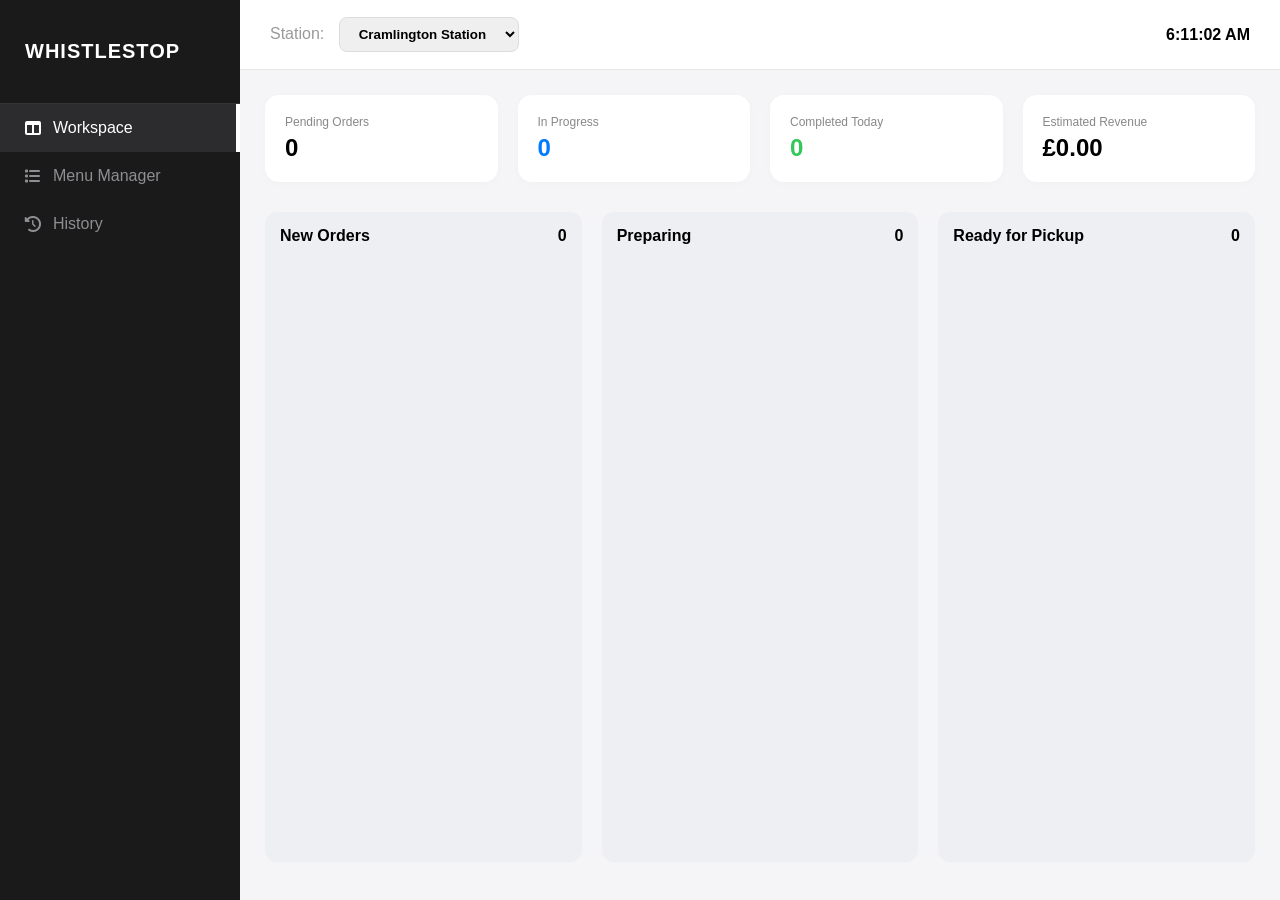
==== admin.html @ 9727389b "Add files via upload" ====
<!DOCTYPE html>
<html lang="en">
<head>
    <meta charset="UTF-8">
    <meta name="viewport" content="width=device-width, initial-scale=1.0">
    <title>Whistlestop Coffee Hut - Admin Dashboard</title>
    <link rel="stylesheet" href="https://cdnjs.cloudflare.com/ajax/libs/font-awesome/6.4.0/css/all.min.css">

    <link rel="stylesheet" href="admin.css">

</head>
<body>
    <div class="admin-layout">
        <div class="sidebar">
            <div class="sidebar-logo">WHISTLESTOP</div>
            <div class="nav-item active" onclick="nav('orders', this)"><i class="fa-solid fa-table-columns"></i> Workspace</div>
            <div class="nav-item" onclick="nav('products', this)"><i class="fa-solid fa-list"></i> Menu Manager</div>
            <div class="nav-item" onclick="nav('archive', this)"><i class="fa-solid fa-clock-rotate-left"></i> History</div>
        </div>

        <div class="main-wrapper">
            <header class="top-nav">
                <div>
                    <span style="color: #999; margin-right: 10px;">Station:</span>
                    <select class="station-pick" id="stationFilter" onchange="renderAll()">
                        <option>Cramlington Station</option>
                        <option>Newcastle Station</option>
                        <option>Morpeth Station</option>
                    </select>
                </div>
                <div id="clock" style="font-weight: 700;">00:00:00</div>
            </header>

            <main class="content-scroll">
                <div id="view-orders">
                    <div class="stats-grid">
                        <div class="stat-card">
                            <div style="font-size: 12px; color: #888;">Pending Orders</div>
                            <div class="stat-val" id="count-new">0</div>
                        </div>
                        <div class="stat-card">
                            <div style="font-size: 12px; color: #888;">In Progress</div>
                            <div class="stat-val" id="count-prep" style="color: var(--accent-blue);">0</div>
                        </div>
                        <div class="stat-card">
                            <div style="font-size: 12px; color: #888;">Completed Today</div>
                            <div class="stat-val" id="count-done" style="color: #34c759;">0</div>
                        </div>
                        <div class="stat-card">
                            <div style="font-size: 12px; color: #888;">Estimated Revenue</div>
                            <div class="stat-val">£<span id="total-rev">0.00</span></div>
                        </div>
                    </div>

                    <div class="kanban-container">
                        <div class="kb-column">
                            <div class="kb-header"><span>New Orders</span><span id="num1">0</span></div>
                            <div class="kb-list" id="list-new"></div>
                        </div>
                        <div class="kb-column">
                            <div class="kb-header"><span>Preparing</span><span id="num2">0</span></div>
                            <div class="kb-list" id="list-prep"></div>
                        </div>
                        <div class="kb-column">
                            <div class="kb-header"><span>Ready for Pickup</span><span id="num3">0</span></div>
                            <div class="kb-list" id="list-ready"></div>
                        </div>
                    </div>
                </div>

                <div id="view-products" style="display:none;">
                    <div style="display:flex; justify-content:space-between; align-items: center; margin-bottom:20px;">
                        <h2>Menu Configuration (Synced with Customer App)</h2>
                        <button style="padding:10px 20px; border-radius:8px; cursor:pointer; background: #000; color: #fff; border:none;" onclick="openPModal()">+ Add Product</button>
                    </div>
                    <table class="product-table">
                        <thead>
                            <tr><th>Product</th><th>Price (Reg)</th><th>Price (Lg)</th><th>Status</th><th>Actions</th></tr>
                        </thead>
                        <tbody id="p-body"></tbody>
                    </table>
                </div>
                <div id="view-archive" style="display:none;">
                    <h2>Order History</h2>
                    <div class="stats-grid" style="margin-bottom:20px;">
                        <div class="stat-card">
                            <div style="font-size: 12px; color: #888;">Total Completed Orders</div>
                            <div class="stat-val" id="archive-total">0</div>
                        </div>
                        <div class="stat-card">
                            <div style="font-size: 12px; color: #888;">Total Revenue</div>
                            <div class="stat-val">£<span id="archive-rev">0.00</span></div>
                        </div>
                    </div>
                    <table class="product-table">
                        <thead>
                            <tr>
                                <th>Order ID</th>
                                <th>Product(s)</th>
                                <th>Quantity</th>
                                <th>Total Price</th>
                                <th>Time</th>
                                <th>Station</th>
                            </tr>
                        </thead>
                        <tbody id="archive-body"></tbody>
                    </table>
                </div>
            </main>
        </div>
    </div>

    <div class="modal" id="p-modal">
        <div class="modal-body">
            <h3>Add New Drink</h3>
            <input type="text" id="p-name" placeholder="Drink Name">
            <input type="number" id="p-p1" placeholder="Regular Price (£)">
            <input type="number" id="p-p2" placeholder="Large Price (£) - Optional">
            <div style="display:flex; gap:10px; margin-top:20px;">
                <button onclick="closePModal()" style="flex:1; padding:10px; border-radius:8px; border:1px solid #ddd; cursor:pointer;">Cancel</button>
                <button onclick="saveP()" style="flex:1; padding:10px; border-radius:8px; background:#000; color:#fff; border:none; cursor:pointer;">Save Product</button>
            </div>
        </div>
    </div>

    <!-- 引入外部JS文件 -->
    <script src="admin.js"></script>
</body>
<script src="admin.js"></script>
</html>
---- admin.css ----
:root {
    --hey-black: #1a1a1a;
    --hey-bg: #f5f5f7;
    --hey-card: #ffffff;
    --sidebar-width: 240px;
    --accent-blue: #007aff;
}

/* Basic Reset */
* { box-sizing: border-box; }
html, body { 
    margin: 0; padding: 0; 
    height: 100vh; width: 100vw; 
    font-family: -apple-system, BlinkMacSystemFont, "Segoe UI", Roboto, Helvetica, Arial, sans-serif; 
    background: var(--hey-bg); 
    overflow: hidden; 
}

/* Layout */
.admin-layout {
    display: flex;
    height: 100vh;
    width: 100vw;
}

/* Sidebar */
.sidebar {
    width: var(--sidebar-width);
    background: var(--hey-black);
    color: #fff;
    display: flex;
    flex-direction: column;
    flex-shrink: 0;
}
.sidebar-logo {
    padding: 40px 25px;
    font-size: 20px;
    font-weight: 900;
    border-bottom: 1px solid #333;
    letter-spacing: 1px;
}
.nav-item {
    padding: 15px 25px;
    cursor: pointer;
    color: #8e8e93;
    transition: 0.3s;
    display: flex;
    align-items: center;
    gap: 12px;
}
.nav-item.active {
    color: #fff;
    background: #2c2c2e;
    border-right: 4px solid #fff;
}

/* Main Content Wrapper */
.main-wrapper {
    flex: 1;
    display: flex;
    flex-direction: column;
    overflow: hidden;
}

/* Top Navigation */
.top-nav {
    height: 70px;
    background: #fff;
    border-bottom: 1px solid #e5e5e5;
    display: flex;
    align-items: center;
    padding: 0 30px;
    justify-content: space-between;
    flex-shrink: 0;
}
.station-pick {
    padding: 8px 15px;
    border-radius: 8px;
    border: 1px solid #ddd;
    font-weight: 600;
    outline: none;
}

/* Scroll Area */
.content-scroll {
    flex: 1;
    overflow-y: auto;
    padding: 25px;
}

/* Stats Cards */
.stats-grid {
    display: grid;
    grid-template-columns: repeat(auto-fit, minmax(200px, 1fr));
    gap: 20px;
    margin-bottom: 30px;
}
.stat-card {
    background: var(--hey-card);
    padding: 20px;
    border-radius: 14px;
    box-shadow: 0 2px 10px rgba(0,0,0,0.02);
}
.stat-val { font-size: 24px; font-weight: 800; margin-top: 5px; }

/* Kanban Board */
.kanban-container {
    display: flex;
    gap: 20px;
    height: calc(100vh - 250px);
    min-height: 400px;
}
.kb-column {
    flex: 1;
    min-width: 300px;
    background: #edeff2;
    border-radius: 12px;
    display: flex;
    flex-direction: column;
}
.kb-header {
    padding: 15px;
    font-weight: 700;
    display: flex;
    justify-content: space-between;
}
.kb-list {
    flex: 1;
    overflow-y: auto;
    padding: 10px;
}

/* Order Card */
.order-card {
    background: #fff;
    padding: 18px;
    border-radius: 12px;
    margin-bottom: 12px;
    box-shadow: 0 4px 6px rgba(0,0,0,0.02);
    border-left: 4px solid #000;
}
.order-card.ready { border-left-color: #34c759; }

/* Product Table */
.product-table {
    width: 100%;
    border-collapse: collapse;
    background: #fff;
    border-radius: 12px;
    overflow: hidden;
}
.product-table th, .product-table td {
    padding: 15px;
    text-align: left;
    border-bottom: 1px solid #eee;
}

/* Modal */
.modal {
    position: fixed; inset: 0;
    background: rgba(0,0,0,0.5);
    display: none; align-items: center; justify-content: center;
    z-index: 1000;
}
.modal-body {
    background: #fff; padding: 30px; border-radius: 16px; width: 400px;
}
.modal-body input {
    width: 100%; padding: 12px; margin: 10px 0; border: 1px solid #ddd; border-radius: 8px;
}

@media (max-width: 768px) {
    .sidebar { display: none; }
    .kanban-container { flex-direction: column; height: auto; overflow-y: visible; }
}
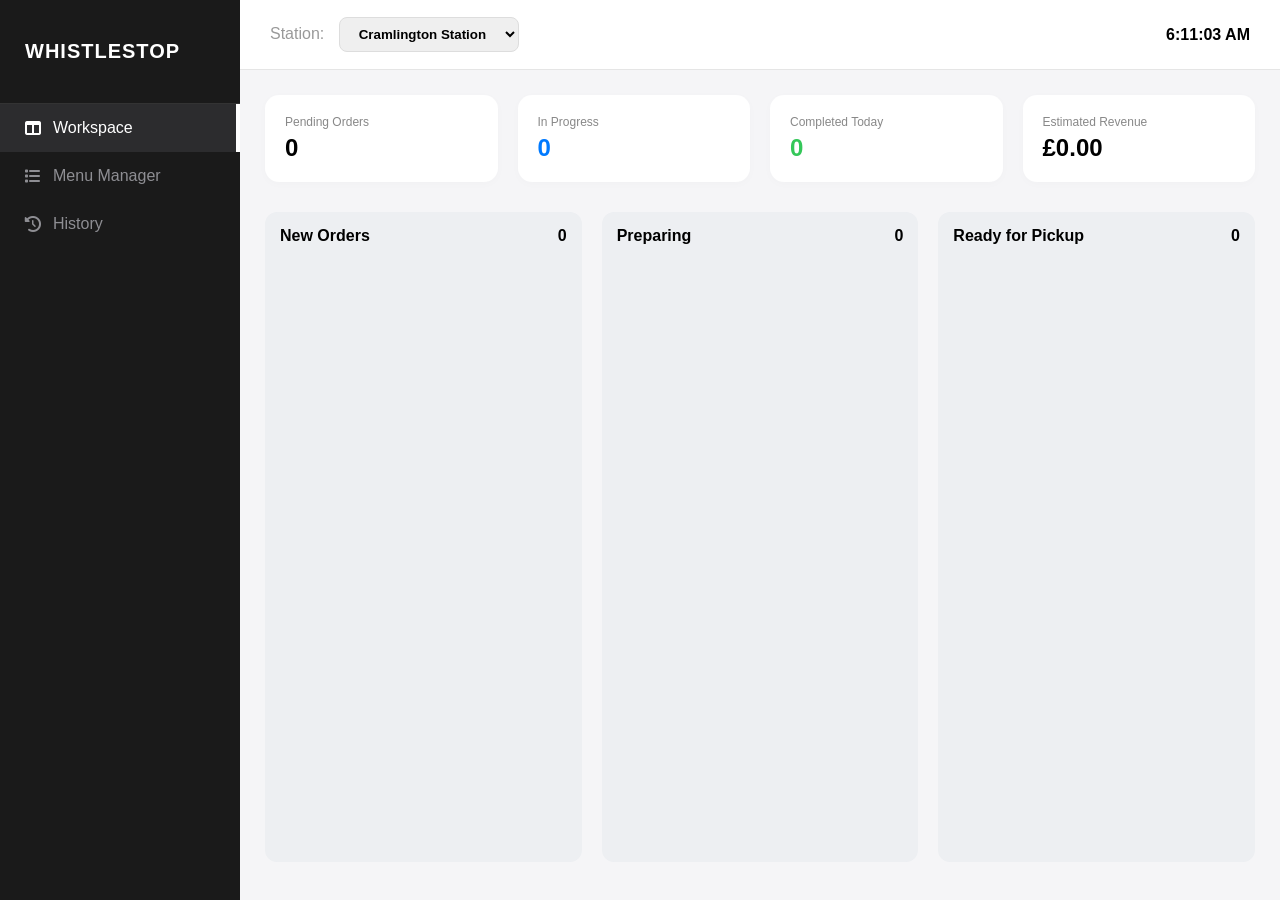
==== commit 60511542: "Add files via upload" ====
--- a/admin.html
+++ b/admin.html
@@ -6,7 +6,7 @@
     <title>Whistlestop Coffee Hut - Admin Dashboard</title>
     <link rel="stylesheet" href="https://cdnjs.cloudflare.com/ajax/libs/font-awesome/6.4.0/css/all.min.css">
 
-    <link rel="stylesheet" href="admin.css">
+    <link rel="stylesheet" href="CSS/admin.css">
 
 </head>
 <body>
@@ -126,5 +126,5 @@
     <!-- 引入外部JS文件 -->
     <script src="admin.js"></script>
 </body>
-<script src="admin.js"></script>
+<script src="JS/admin.js"></script>
 </html>
--- a/CSS/admin.css
+++ b/CSS/admin.css
@@ -0,0 +1,175 @@
+:root {
+    --hey-black: #1a1a1a;
+    --hey-bg: #f5f5f7;
+    --hey-card: #ffffff;
+    --sidebar-width: 240px;
+    --accent-blue: #007aff;
+}
+
+/* Basic Reset */
+* { box-sizing: border-box; }
+html, body { 
+    margin: 0; padding: 0; 
+    height: 100vh; width: 100vw; 
+    font-family: -apple-system, BlinkMacSystemFont, "Segoe UI", Roboto, Helvetica, Arial, sans-serif; 
+    background: var(--hey-bg); 
+    overflow: hidden; 
+}
+
+/* Layout */
+.admin-layout {
+    display: flex;
+    height: 100vh;
+    width: 100vw;
+}
+
+/* Sidebar */
+.sidebar {
+    width: var(--sidebar-width);
+    background: var(--hey-black);
+    color: #fff;
+    display: flex;
+    flex-direction: column;
+    flex-shrink: 0;
+}
+.sidebar-logo {
+    padding: 40px 25px;
+    font-size: 20px;
+    font-weight: 900;
+    border-bottom: 1px solid #333;
+    letter-spacing: 1px;
+}
+.nav-item {
+    padding: 15px 25px;
+    cursor: pointer;
+    color: #8e8e93;
+    transition: 0.3s;
+    display: flex;
+    align-items: center;
+    gap: 12px;
+}
+.nav-item.active {
+    color: #fff;
+    background: #2c2c2e;
+    border-right: 4px solid #fff;
+}
+
+/* Main Content Wrapper */
+.main-wrapper {
+    flex: 1;
+    display: flex;
+    flex-direction: column;
+    overflow: hidden;
+}
+
+/* Top Navigation */
+.top-nav {
+    height: 70px;
+    background: #fff;
+    border-bottom: 1px solid #e5e5e5;
+    display: flex;
+    align-items: center;
+    padding: 0 30px;
+    justify-content: space-between;
+    flex-shrink: 0;
+}
+.station-pick {
+    padding: 8px 15px;
+    border-radius: 8px;
+    border: 1px solid #ddd;
+    font-weight: 600;
+    outline: none;
+}
+
+/* Scroll Area */
+.content-scroll {
+    flex: 1;
+    overflow-y: auto;
+    padding: 25px;
+}
+
+/* Stats Cards */
+.stats-grid {
+    display: grid;
+    grid-template-columns: repeat(auto-fit, minmax(200px, 1fr));
+    gap: 20px;
+    margin-bottom: 30px;
+}
+.stat-card {
+    background: var(--hey-card);
+    padding: 20px;
+    border-radius: 14px;
+    box-shadow: 0 2px 10px rgba(0,0,0,0.02);
+}
+.stat-val { font-size: 24px; font-weight: 800; margin-top: 5px; }
+
+/* Kanban Board */
+.kanban-container {
+    display: flex;
+    gap: 20px;
+    height: calc(100vh - 250px);
+    min-height: 400px;
+}
+.kb-column {
+    flex: 1;
+    min-width: 300px;
+    background: #edeff2;
+    border-radius: 12px;
+    display: flex;
+    flex-direction: column;
+}
+.kb-header {
+    padding: 15px;
+    font-weight: 700;
+    display: flex;
+    justify-content: space-between;
+}
+.kb-list {
+    flex: 1;
+    overflow-y: auto;
+    padding: 10px;
+}
+
+/* Order Card */
+.order-card {
+    background: #fff;
+    padding: 18px;
+    border-radius: 12px;
+    margin-bottom: 12px;
+    box-shadow: 0 4px 6px rgba(0,0,0,0.02);
+    border-left: 4px solid #000;
+}
+.order-card.ready { border-left-color: #34c759; }
+
+/* Product Table */
+.product-table {
+    width: 100%;
+    border-collapse: collapse;
+    background: #fff;
+    border-radius: 12px;
+    overflow: hidden;
+}
+.product-table th, .product-table td {
+    padding: 15px;
+    text-align: left;
+    border-bottom: 1px solid #eee;
+}
+
+/* Modal */
+.modal {
+    position: fixed; inset: 0;
+    background: rgba(0,0,0,0.5);
+    display: none; align-items: center; justify-content: center;
+    z-index: 1000;
+}
+.modal-body {
+    background: #fff; padding: 30px; border-radius: 16px; width: 400px;
+}
+.modal-body input {
+    width: 100%; padding: 12px; margin: 10px 0; border: 1px solid #ddd; border-radius: 8px;
+}
+
+@media (max-width: 768px) {
+    .sidebar { display: none; }
+    .kanban-container { flex-direction: column; height: auto; overflow-y: visible; }
+}
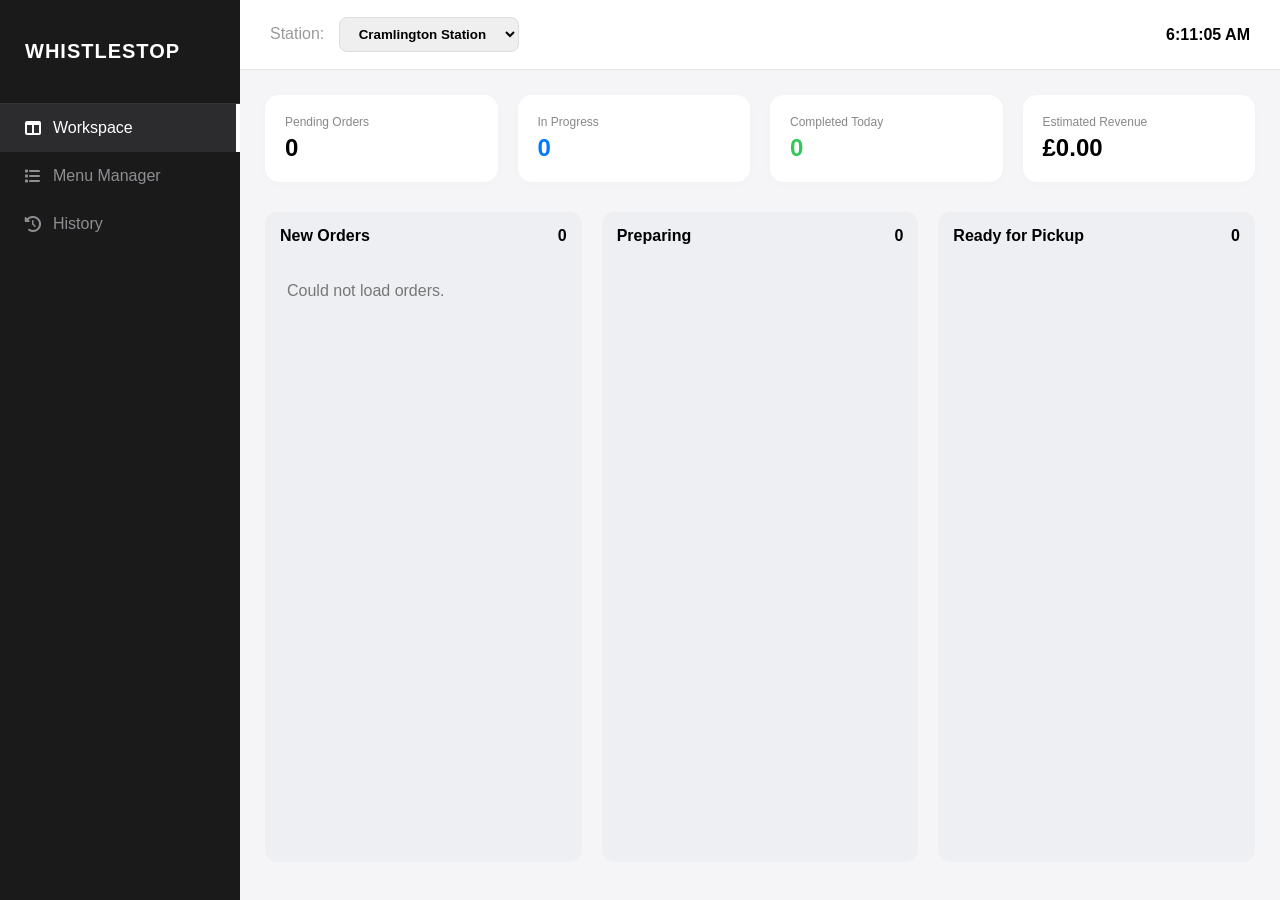
==== commit 0284c768: "edited some stuff to make the ui better (form for entering details at checkout, plus menu selection)" ====
--- a/admin.html
+++ b/admin.html
@@ -124,7 +124,6 @@
     </div>
 
     <!-- 引入外部JS文件 -->
-    <script src="admin.js"></script>
+    <script src="JS/admin.js"></script>
 </body>
-<script src="JS/admin.js"></script>
 </html>
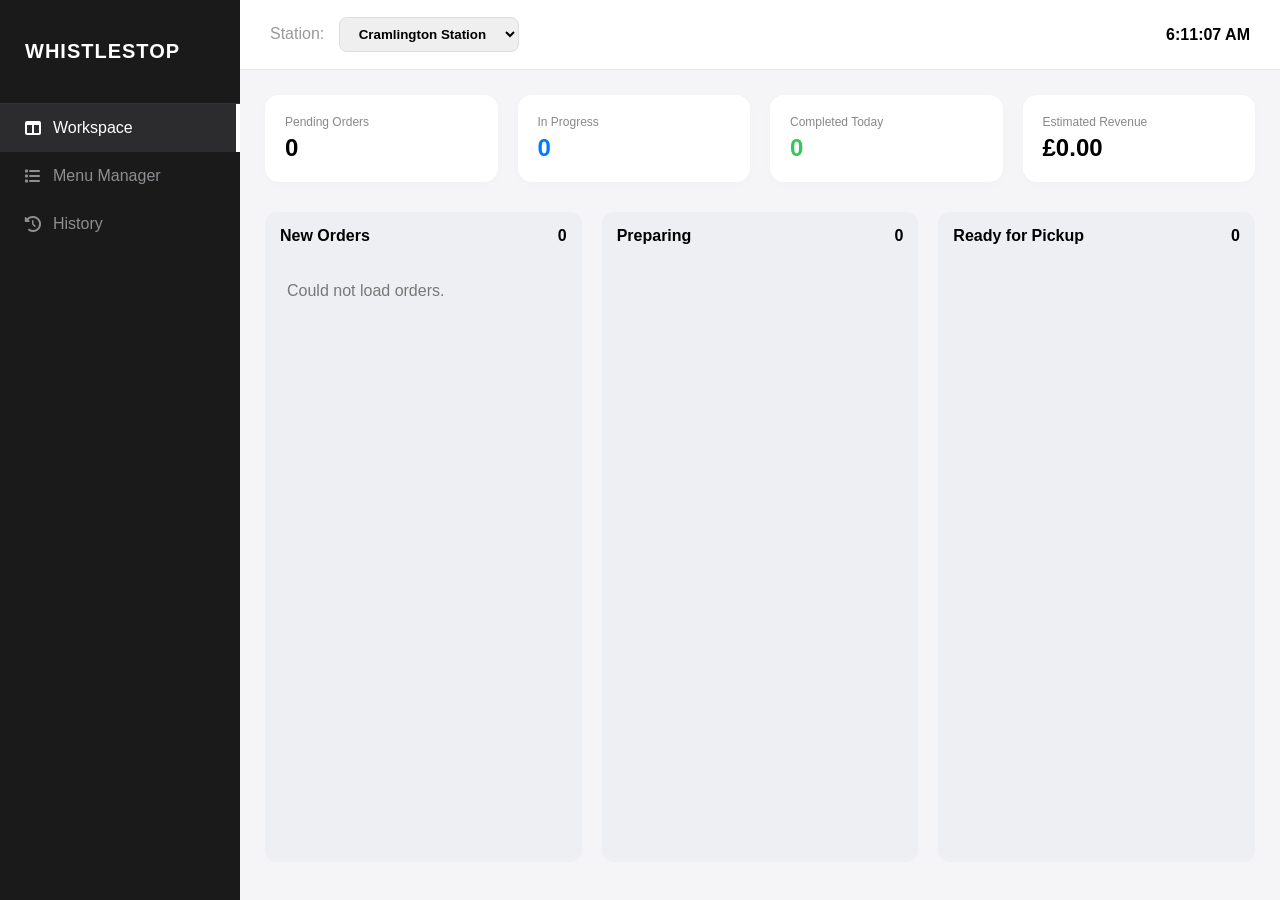
==== commit 6c485f42: "Add files via upload" ====
--- a/admin.html
+++ b/admin.html
@@ -122,8 +122,6 @@
             </div>
         </div>
     </div>
-
-    <!-- 引入外部JS文件 -->
     <script src="JS/admin.js"></script>
 </body>
 </html>
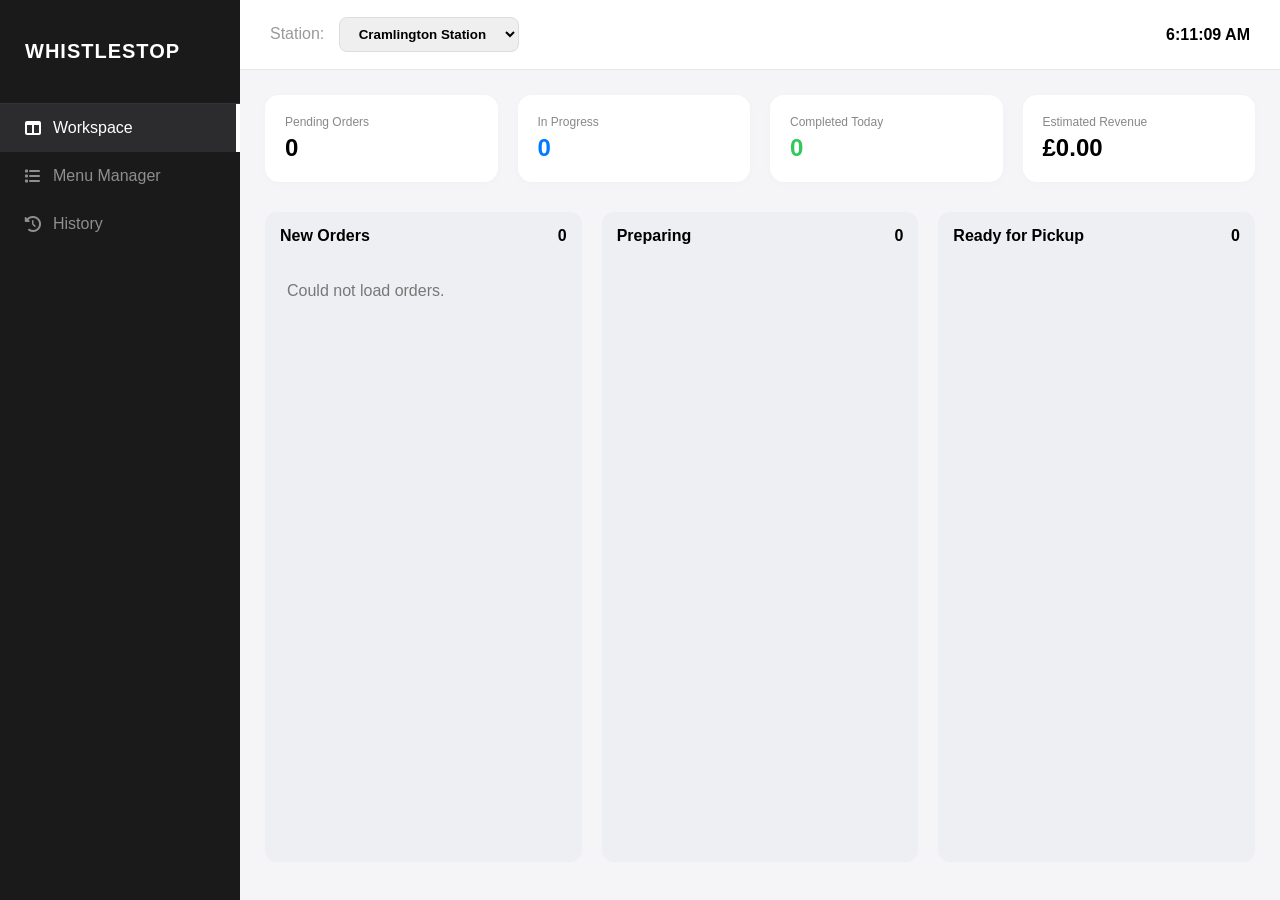
==== commit d7e8d344: "Add files via upload" ====
--- a/admin.html
+++ b/admin.html
@@ -5,9 +5,7 @@
     <meta name="viewport" content="width=device-width, initial-scale=1.0">
     <title>Whistlestop Coffee Hut - Admin Dashboard</title>
     <link rel="stylesheet" href="https://cdnjs.cloudflare.com/ajax/libs/font-awesome/6.4.0/css/all.min.css">
-
     <link rel="stylesheet" href="CSS/admin.css">
-
 </head>
 <body>
     <div class="admin-layout">
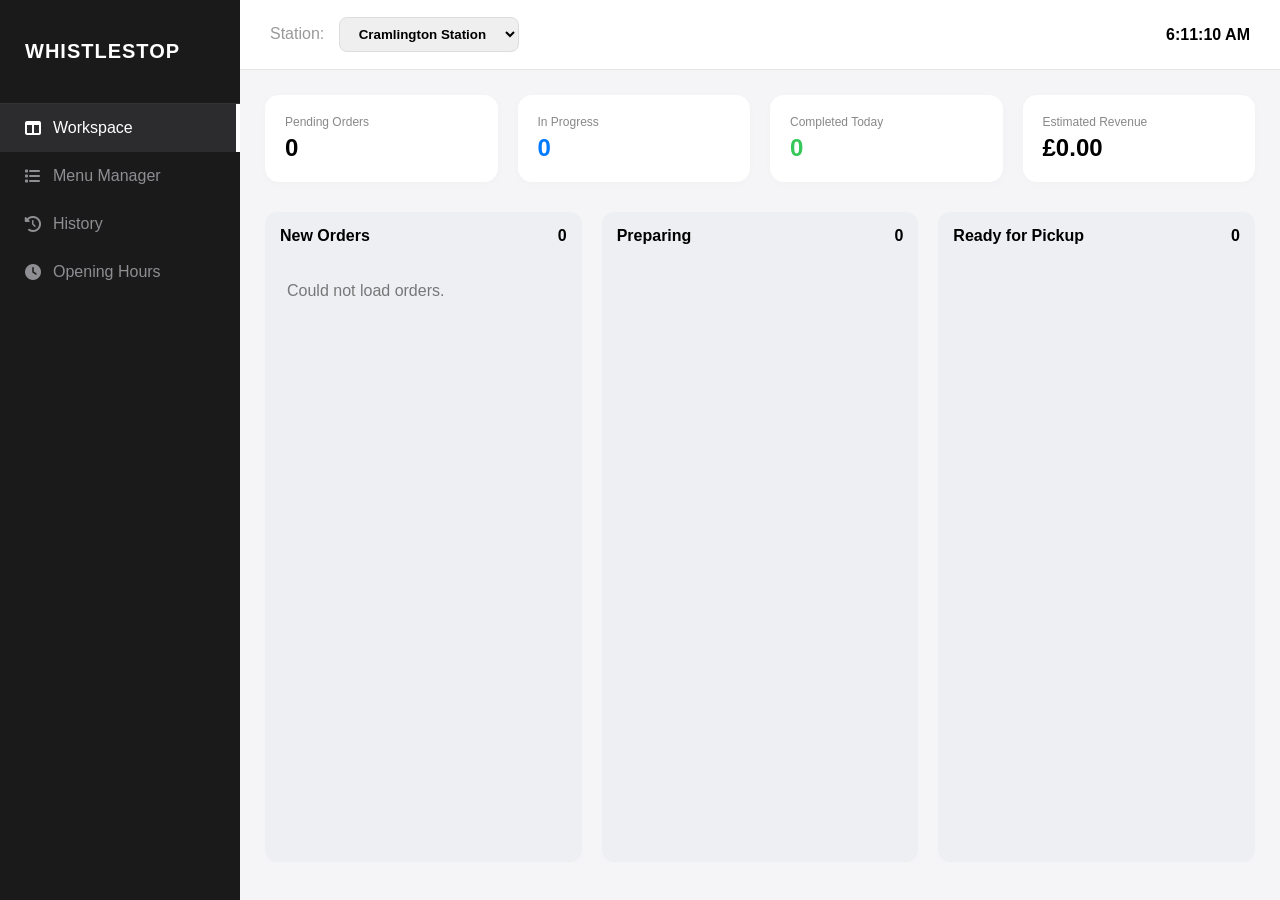
==== commit 7465c183: "Add files via upload" ====
--- a/admin.html
+++ b/admin.html
@@ -14,6 +14,7 @@
             <div class="nav-item active" onclick="nav('orders', this)"><i class="fa-solid fa-table-columns"></i> Workspace</div>
             <div class="nav-item" onclick="nav('products', this)"><i class="fa-solid fa-list"></i> Menu Manager</div>
             <div class="nav-item" onclick="nav('archive', this)"><i class="fa-solid fa-clock-rotate-left"></i> History</div>
+            <div class="nav-item" onclick="nav('hours', this)"><i class="fa-solid fa-clock"></i> Opening Hours</div>
         </div>
 
         <div class="main-wrapper">
@@ -21,11 +22,13 @@
                 <div>
                     <span style="color: #999; margin-right: 10px;">Station:</span>
                     <select class="station-pick" id="stationFilter" onchange="renderAll()">
+                        
                         <option>Cramlington Station</option>
                         <option>Newcastle Station</option>
                         <option>Morpeth Station</option>
                     </select>
                 </div>
+                <div id="today-hours" style="font-weight: 600; color: #555; margin-right: 20px;"></div>
                 <div id="clock" style="font-weight: 700;">00:00:00</div>
             </header>
 
@@ -41,6 +44,7 @@
                             <div class="stat-val" id="count-prep" style="color: var(--accent-blue);">0</div>
                         </div>
                         <div class="stat-card">
+                            
                             <div style="font-size: 12px; color: #888;">Completed Today</div>
                             <div class="stat-val" id="count-done" style="color: #34c759;">0</div>
                         </div>
@@ -104,6 +108,13 @@
                         <tbody id="archive-body"></tbody>
                     </table>
                 </div>
+                <div id="view-hours" style="display:none; padding: 20px;">
+                  <h2>Opening Hours Settings</h2>
+                   <div style="margin-top: 20px; display: grid; gap: 15px; max-width: 500px;">
+                        <div id="hours-list"></div>
+                     </div>
+                 <div id="hours-msg" style="margin-top: 20px; color: #34c759; font-weight: 700;"></div>
+</div>
             </main>
         </div>
     </div>
@@ -115,9 +126,10 @@
             <input type="number" id="p-p1" placeholder="Regular Price (£)">
             <input type="number" id="p-p2" placeholder="Large Price (£) - Optional">
             <div style="display:flex; gap:10px; margin-top:20px;">
-                <button onclick="closePModal()" style="flex:1; padding:10px; border-radius:8px; border:1px solid #ddd; cursor:pointer;">Cancel</button>
-                <button onclick="saveP()" style="flex:1; padding:10px; border-radius:8px; background:#000; color:#fff; border:none; cursor:pointer;">Save Product</button>
-            </div>
+               <div class="modal-buttons-row">
+    <button onclick="closePModal()" class="btn-cancel">Cancel</button>
+    <button onclick="saveP()" class="btn-save">Save Product</button>
+</div>
         </div>
     </div>
     <script src="JS/admin.js"></script>
--- a/CSS/admin.css
+++ b/CSS/admin.css
@@ -172,4 +172,27 @@
 @media (max-width: 768px) {
     .sidebar { display: none; }
     .kanban-container { flex-direction: column; height: auto; overflow-y: visible; }
+}
+.modal-buttons-row {
+    display: flex;
+    gap: 10px;
+    margin-top: 20px;
+}
+
+.btn-cancel {
+    flex: 1;
+    padding: 10px;
+    border-radius: 8px;
+    border: 1px solid #ddd;
+    cursor: pointer;
+}
+
+.btn-save {
+    flex: 1;
+    padding: 10px;
+    border-radius: 8px;
+    background: #000;
+    color: #fff;
+    border: none;
+    cursor: pointer;
 }
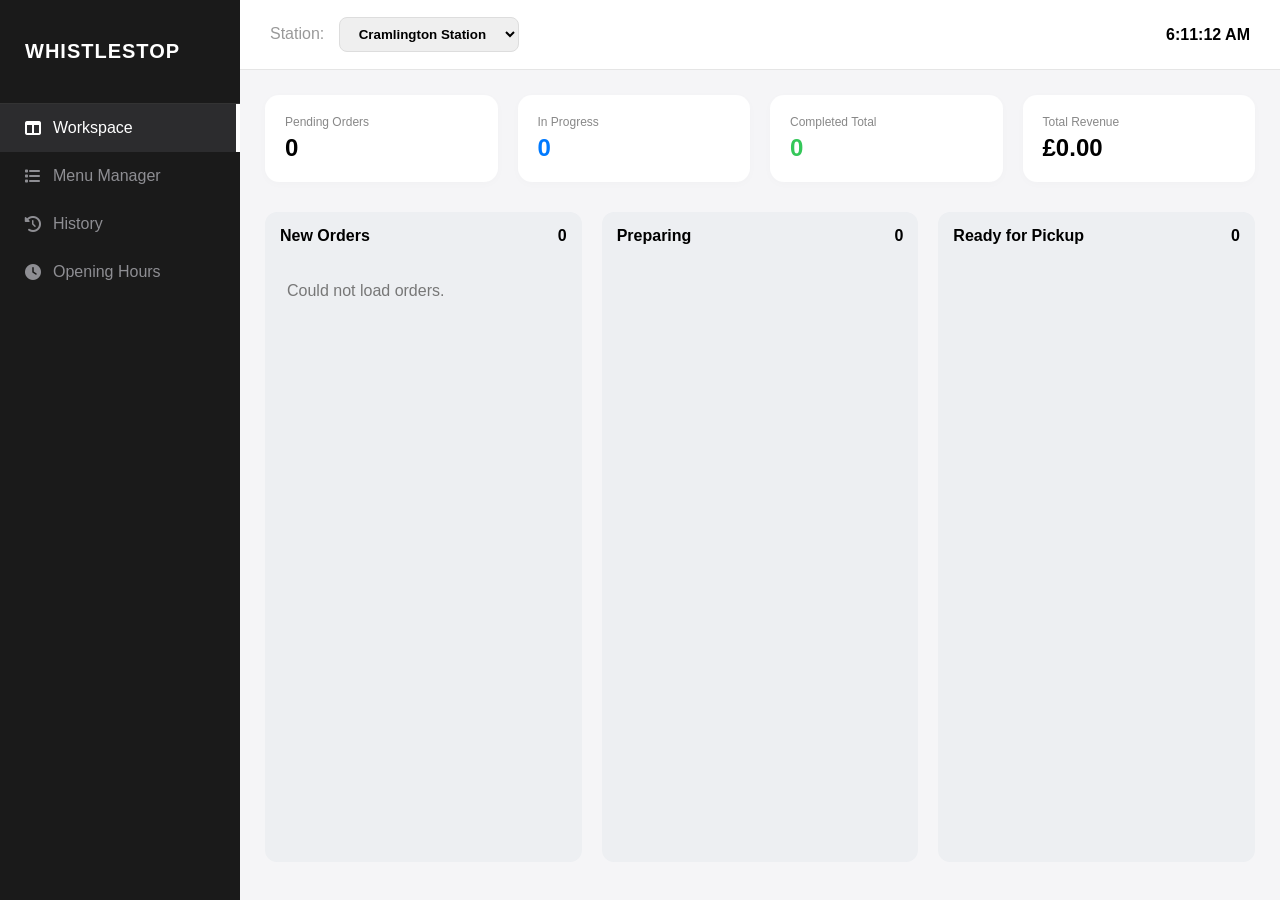
==== commit 82387e58: "Add files via upload" ====
--- a/admin.html
+++ b/admin.html
@@ -28,8 +28,10 @@
                         <option>Morpeth Station</option>
                     </select>
                 </div>
+                
                 <div id="today-hours" style="font-weight: 600; color: #555; margin-right: 20px;"></div>
                 <div id="clock" style="font-weight: 700;">00:00:00</div>
+                
             </header>
 
             <main class="content-scroll">
@@ -45,11 +47,11 @@
                         </div>
                         <div class="stat-card">
                             
-                            <div style="font-size: 12px; color: #888;">Completed Today</div>
+                            <div style="font-size: 12px; color: #888;">Completed Total</div>
                             <div class="stat-val" id="count-done" style="color: #34c759;">0</div>
                         </div>
                         <div class="stat-card">
-                            <div style="font-size: 12px; color: #888;">Estimated Revenue</div>
+                            <div style="font-size: 12px; color: #888;">Total Revenue</div>
                             <div class="stat-val">£<span id="total-rev">0.00</span></div>
                         </div>
                     </div>
